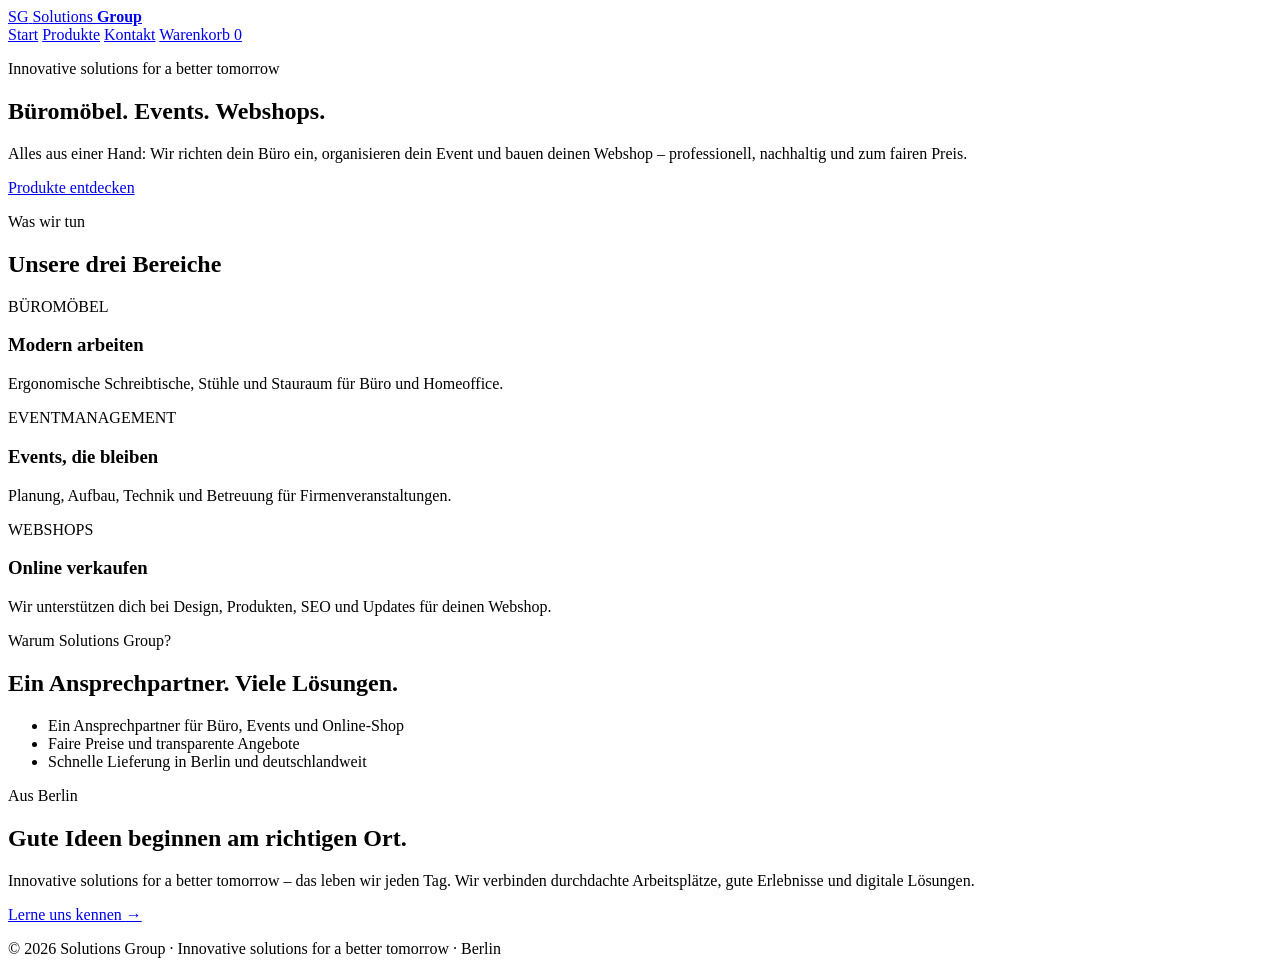
==== index.html @ dd3d1348 "Add Solutions Group website pages" ====
<!doctype html>
<html lang="de">
  <head>
    <meta charset="utf-8">
    <meta name="viewport" content="width=device-width, initial-scale=1">
    <meta name="description" content="Solutions Group: Büromöbel, Eventmanagement und Webshops aus einer Hand.">
    <title>Solutions Group – Lösungen aus einer Hand</title>
    <link rel="stylesheet" href="css/style.css">
    <script src="js/script.js" defer></script>
  </head>
  <body>
    <header class="site-header">
      <div class="nav">
        <a class="brand" href="index.html" aria-label="Solutions Group – Startseite">
          <span class="brand-mark" aria-hidden="true">SG</span>
          <span>Solutions <strong>Group</strong></span>
        </a>
        <nav aria-label="Hauptnavigation">
          <a aria-current="page" href="index.html">Start</a>
          <a href="produkte.html">Produkte</a>
          <a href="kontakt.html">Kontakt</a>
          <a class="cart-link" href="produkte.html#warenkorb">Warenkorb <span class="cart-badge" data-cart-count>0</span></a>
        </nav>
      </div>
    </header>

    <main>
      <section class="hero">
        <div class="hero-content">
          <p class="eyebrow">Innovative solutions for a better tomorrow</p>
          <h1>Büromöbel. Events. Webshops.</h1>
          <p>Alles aus einer Hand: Wir richten dein Büro ein, organisieren dein Event und bauen deinen Webshop – professionell, nachhaltig und zum fairen Preis.</p>
          <a class="button" href="produkte.html">Produkte entdecken</a>
        </div>
        <div class="hero-art" role="img" aria-label="Abstrakte Illustration eines modernen Arbeitsplatzes">
          <div class="art-window"></div>
          <div class="art-desk"></div>
          <div class="art-chair"></div>
          <div class="art-plant"></div>
        </div>
      </section>

      <section class="section container">
        <div class="section-heading">
          <p class="eyebrow">Was wir tun</p>
          <h2>Unsere drei Bereiche</h2>
        </div>
        <div class="grid">
          <article class="card">
            <span class="tag">BÜROMÖBEL</span>
            <h3>Modern arbeiten</h3>
            <p>Ergonomische Schreibtische, Stühle und Stauraum für Büro und Homeoffice.</p>
          </article>
          <article class="card">
            <span class="tag">EVENTMANAGEMENT</span>
            <h3>Events, die bleiben</h3>
            <p>Planung, Aufbau, Technik und Betreuung für Firmenveranstaltungen.</p>
          </article>
          <article class="card">
            <span class="tag">WEBSHOPS</span>
            <h3>Online verkaufen</h3>
            <p>Wir unterstützen dich bei Design, Produkten, SEO und Updates für deinen Webshop.</p>
          </article>
        </div>
      </section>

      <section class="section why-section">
        <div class="container why-grid">
          <div>
            <p class="eyebrow">Warum Solutions Group?</p>
            <h2>Ein Ansprechpartner. Viele Lösungen.</h2>
          </div>
          <ul class="benefits">
            <li>Ein Ansprechpartner für Büro, Events und Online-Shop</li>
            <li>Faire Preise und transparente Angebote</li>
            <li>Schnelle Lieferung in Berlin und deutschlandweit</li>
          </ul>
        </div>
      </section>

      <section class="section container office">
        <div class="office-art" role="img" aria-label="Illustration eines hellen, modernen Büros">
          <span class="office-sun"></span>
          <span class="office-table"></span>
          <span class="office-leaf"></span>
        </div>
        <div>
          <p class="eyebrow">Aus Berlin</p>
          <h2>Gute Ideen beginnen am richtigen Ort.</h2>
          <p>Innovative solutions for a better tomorrow – das leben wir jeden Tag. Wir verbinden durchdachte Arbeitsplätze, gute Erlebnisse und digitale Lösungen.</p>
          <a class="text-link" href="kontakt.html">Lerne uns kennen <span aria-hidden="true">→</span></a>
        </div>
      </section>
    </main>

    <footer class="site-footer">
      <p>© <span data-year>2026</span> Solutions Group · Innovative solutions for a better tomorrow · Berlin</p>
    </footer>
  </body>
</html>
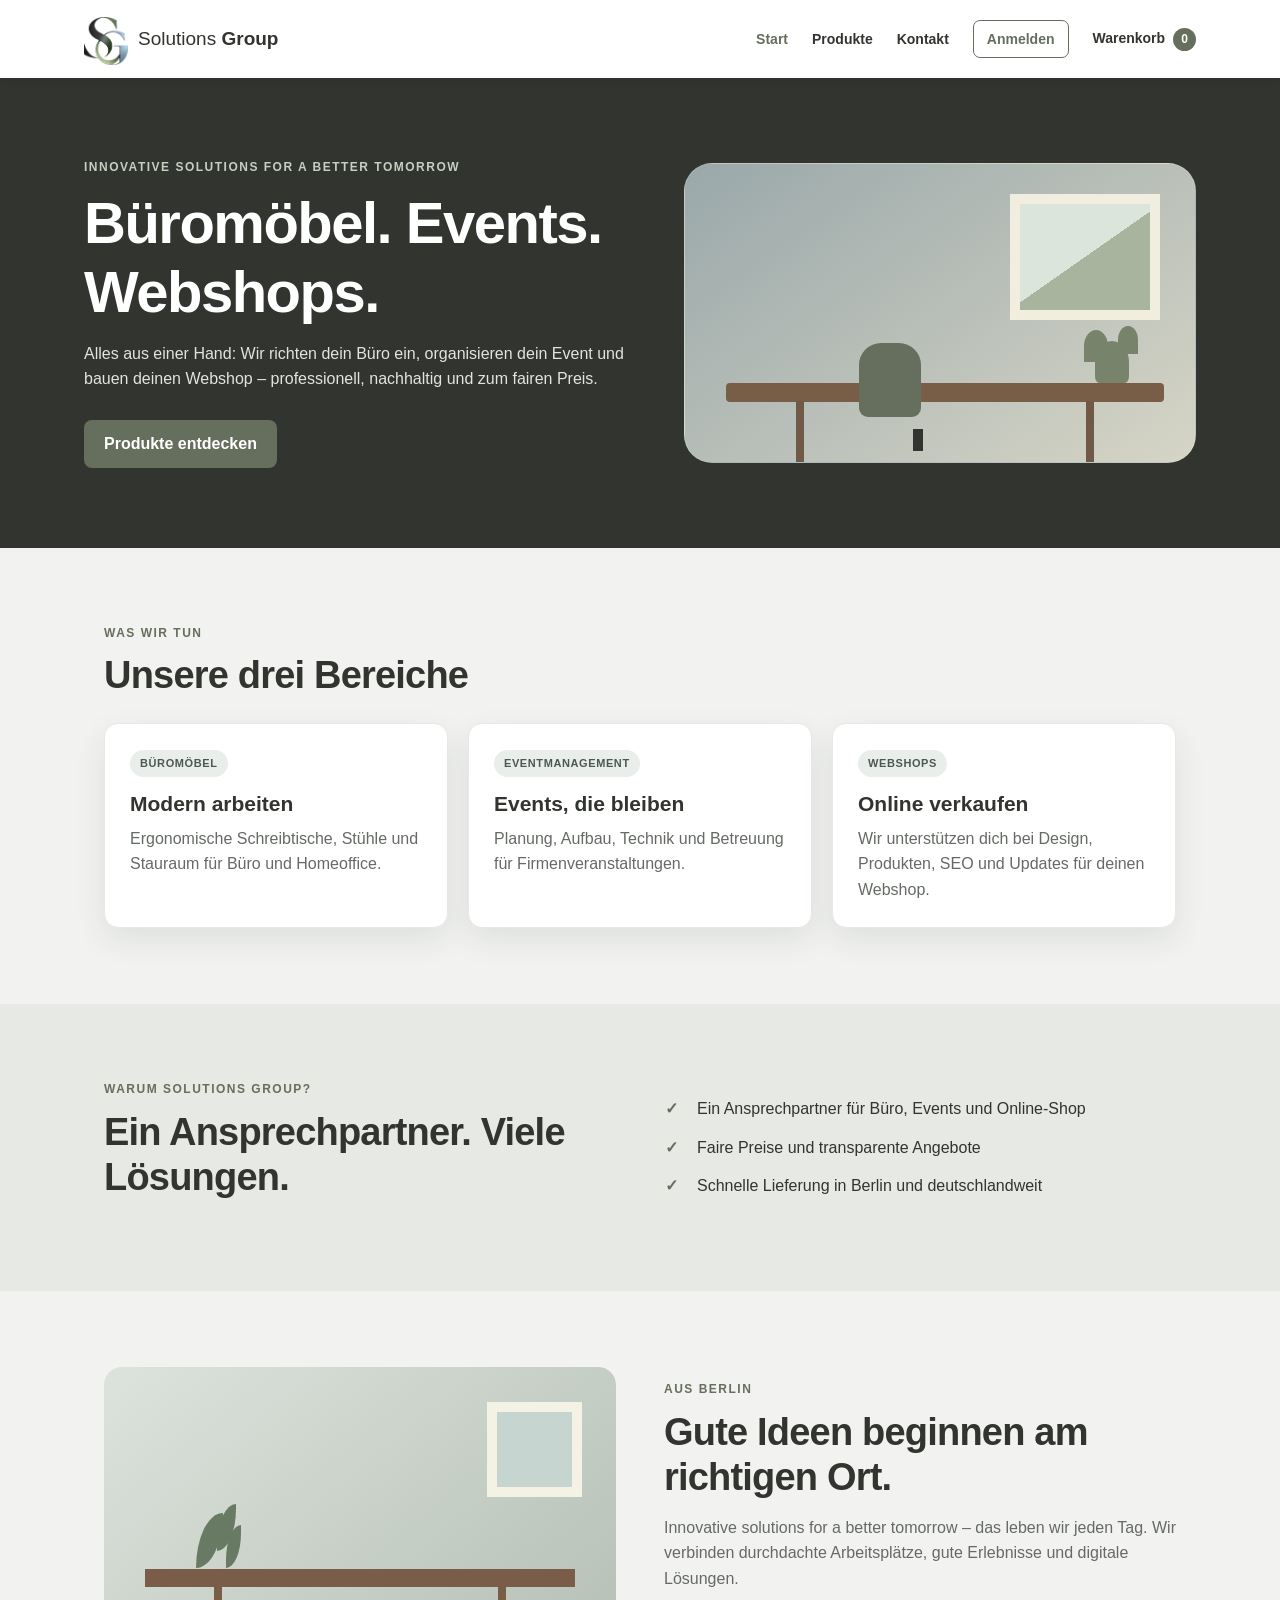
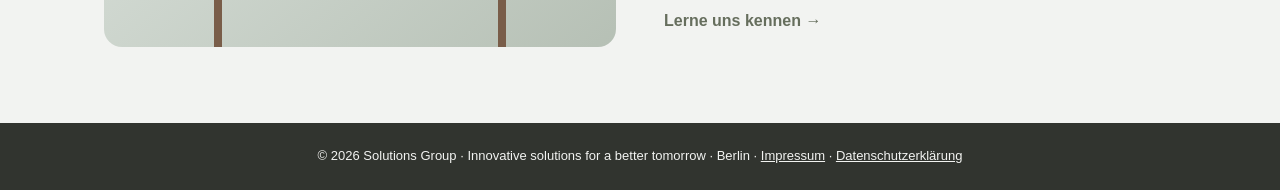
==== commit adf56e44: "Übernehme unveränderten Stand aus die-Testseite-Ferdi-main ZIP" ====
--- a/index.html
+++ b/index.html
@@ -12,13 +12,14 @@
     <header class="site-header">
       <div class="nav">
         <a class="brand" href="index.html" aria-label="Solutions Group – Startseite">
-          <span class="brand-mark" aria-hidden="true">SG</span>
+          <span class="brand-mark" aria-hidden="true"><img src="images/logo.png" alt="" width="44" height="44"></span>
           <span>Solutions <strong>Group</strong></span>
         </a>
         <nav aria-label="Hauptnavigation">
           <a aria-current="page" href="index.html">Start</a>
           <a href="produkte.html">Produkte</a>
           <a href="kontakt.html">Kontakt</a>
+          <a class="nav-auth-link" data-auth-action href="login.html">Anmelden</a>
           <a class="cart-link" href="produkte.html#warenkorb">Warenkorb <span class="cart-badge" data-cart-count>0</span></a>
         </nav>
       </div>
@@ -94,7 +95,7 @@
     </main>
 
     <footer class="site-footer">
-      <p>© <span data-year>2026</span> Solutions Group · Innovative solutions for a better tomorrow · Berlin</p>
+      <p>© <span data-year>2026</span> Solutions Group · Innovative solutions for a better tomorrow · Berlin · <a href="impressum.html">Impressum</a> · <a href="datenschutzerklarung.html">Datenschutzerklärung</a></p>
     </footer>
   </body>
 </html>
--- a/css/style.css
+++ b/css/style.css
@@ -0,0 +1,758 @@
+:root {
+  color-scheme: light;
+  --main: #88979f;
+  --dark: #31342f;
+  --green: #666e5d;
+  --light: #f2f3f1;
+  --white: #fff;
+  --muted: #656a64;
+  --shadow: 0 12px 32px rgb(34 42 39 / 9%);
+}
+
+* {
+  box-sizing: border-box;
+}
+
+html {
+  scroll-behavior: smooth;
+}
+
+body {
+  margin: 0;
+  background: var(--light);
+  color: var(--dark);
+  font-family: Arial, Helvetica, sans-serif;
+  line-height: 1.6;
+}
+
+a {
+  color: inherit;
+}
+
+.site-header {
+  position: sticky;
+  z-index: 5;
+  top: 0;
+  background: rgb(255 255 255 / 96%);
+  box-shadow: 0 2px 10px rgb(0 0 0 / 8%);
+}
+
+.nav {
+  display: flex;
+  max-width: 1160px;
+  min-height: 78px;
+  align-items: center;
+  justify-content: space-between;
+  gap: 20px;
+  margin: auto;
+  padding: 10px 24px;
+}
+
+.brand {
+  display: inline-flex;
+  align-items: center;
+  gap: 10px;
+  color: var(--dark);
+  font-size: 19px;
+  text-decoration: none;
+  white-space: nowrap;
+}
+
+.brand-mark {
+  display: grid;
+  width: 44px;
+  height: 44px;
+  place-items: center;
+  border-radius: 12px;
+}
+
+.brand-mark img {
+  display: block;
+  width: 100%;
+  height: 100%;
+  object-fit: contain;
+}
+
+nav {
+  display: flex;
+  align-items: center;
+  gap: 24px;
+}
+
+nav a {
+  font-size: 14px;
+  font-weight: 700;
+  text-decoration: none;
+}
+
+nav a:hover,
+nav a[aria-current="page"] {
+  color: var(--green);
+}
+
+.nav-auth-link {
+  display: inline-flex;
+  min-height: 38px;
+  align-items: center;
+  justify-content: center;
+  padding: 7px 13px;
+  border: 1px solid var(--green);
+  border-radius: 7px;
+  color: var(--green);
+  cursor: pointer;
+  font: inherit;
+  font-size: 14px;
+  font-weight: 700;
+  text-decoration: none;
+  white-space: nowrap;
+}
+
+.nav-auth-link:hover {
+  background: var(--green);
+  color: var(--white);
+}
+
+.cart-link {
+  white-space: nowrap;
+}
+
+.cart-badge {
+  display: inline-grid;
+  min-width: 23px;
+  height: 23px;
+  place-items: center;
+  margin-left: 4px;
+  padding: 0 6px;
+  border-radius: 20px;
+  background: var(--green);
+  color: var(--white);
+  font-size: 12px;
+}
+
+.hero {
+  display: grid;
+  min-height: 470px;
+  grid-template-columns: minmax(0, 1fr) minmax(260px, 0.9fr);
+  align-items: center;
+  gap: 32px;
+  overflow: hidden;
+  padding: 58px max(24px, calc((100vw - 1112px) / 2));
+  background: var(--dark);
+  color: var(--white);
+}
+
+.hero-content {
+  max-width: 620px;
+}
+
+.eyebrow {
+  margin: 0 0 10px;
+  color: var(--green);
+  font-size: 12px;
+  font-weight: 800;
+  letter-spacing: 1.5px;
+  text-transform: uppercase;
+}
+
+.hero .eyebrow {
+  color: #c5d0c0;
+}
+
+h1,
+h2,
+h3,
+p {
+  margin-top: 0;
+}
+
+h1,
+h2,
+h3 {
+  line-height: 1.2;
+}
+
+.hero h1 {
+  max-width: 650px;
+  margin-bottom: 14px;
+  font-size: clamp(38px, 5vw, 58px);
+  letter-spacing: -1.5px;
+}
+
+.hero-content > p:not(.eyebrow) {
+  max-width: 580px;
+  color: #e2e4df;
+}
+
+.button {
+  display: inline-flex;
+  min-height: 46px;
+  align-items: center;
+  justify-content: center;
+  margin-top: 12px;
+  padding: 11px 20px;
+  border: 0;
+  border-radius: 8px;
+  background: var(--green);
+  color: var(--white);
+  cursor: pointer;
+  font: inherit;
+  font-weight: 700;
+  text-align: center;
+  text-decoration: none;
+  transition: background 150ms ease, transform 150ms ease;
+}
+
+.button:hover {
+  transform: translateY(-1px);
+  background: #535b4b;
+}
+
+.button:focus-visible,
+a:focus-visible,
+input:focus-visible,
+textarea:focus-visible,
+select:focus-visible {
+  outline: 3px solid #d8c17c;
+  outline-offset: 3px;
+}
+
+.hero-art {
+  position: relative;
+  height: 300px;
+  overflow: hidden;
+  border: 1px solid rgb(255 255 255 / 13%);
+  border-radius: 28px;
+  background: linear-gradient(145deg, #9aa8aa, #d6d5c6);
+}
+
+.art-window {
+  position: absolute;
+  top: 30px;
+  right: 35px;
+  width: 150px;
+  height: 126px;
+  border: 10px solid #f1eee0;
+  background: linear-gradient(145deg, #dce5dc 50%, #a9b49f 50%);
+}
+
+.art-desk {
+  position: absolute;
+  right: 6%;
+  bottom: 60px;
+  left: 8%;
+  height: 19px;
+  border-radius: 4px;
+  background: #785d47;
+}
+
+.art-desk::after {
+  position: absolute;
+  top: 18px;
+  right: 16%;
+  left: 16%;
+  height: 88px;
+  border-right: 8px solid #705947;
+  border-left: 8px solid #705947;
+  content: "";
+}
+
+.art-chair {
+  position: absolute;
+  bottom: 45px;
+  left: 34%;
+  width: 62px;
+  height: 74px;
+  border-radius: 22px 22px 9px 9px;
+  background: var(--green);
+  box-shadow: 28px 60px 0 -26px var(--dark);
+}
+
+.art-plant {
+  position: absolute;
+  right: 13%;
+  bottom: 79px;
+  width: 34px;
+  height: 42px;
+  border-radius: 50% 50% 15% 15%;
+  background: #78836b;
+  box-shadow: -16px -16px 0 -5px #78836b, 16px -22px 0 -7px #78836b;
+}
+
+.container {
+  width: min(1120px, 100%);
+  margin: 0 auto;
+  padding: 0 24px;
+}
+
+.section {
+  padding-top: 76px;
+  padding-bottom: 76px;
+}
+
+.section-heading {
+  margin-bottom: 24px;
+}
+
+.section-heading h2,
+.why-grid h2,
+.office h2,
+.contact-layout h2 {
+  margin-bottom: 14px;
+  font-size: clamp(28px, 3vw, 38px);
+  letter-spacing: -0.8px;
+}
+
+.grid {
+  display: grid;
+  grid-template-columns: repeat(3, minmax(0, 1fr));
+  gap: 20px;
+}
+
+.card {
+  padding: 25px;
+  border: 1px solid #e8e9e5;
+  border-radius: 14px;
+  background: var(--white);
+  box-shadow: var(--shadow);
+}
+
+.card h3 {
+  margin: 14px 0 9px;
+  font-size: 21px;
+}
+
+.card p {
+  margin-bottom: 0;
+  color: var(--muted);
+}
+
+.tag {
+  display: inline-block;
+  padding: 5px 10px;
+  border-radius: 20px;
+  background: #e9eeeb;
+  color: #4b5a51;
+  font-size: 11px;
+  font-weight: 800;
+  letter-spacing: 0.6px;
+}
+
+.why-section {
+  background: #e6e9e4;
+}
+
+.why-grid {
+  display: grid;
+  grid-template-columns: 1fr 1fr;
+  align-items: center;
+  gap: 50px;
+}
+
+.benefits {
+  display: grid;
+  gap: 13px;
+  margin: 0;
+  padding: 0;
+  list-style: none;
+}
+
+.benefits li {
+  position: relative;
+  padding-left: 32px;
+}
+
+.benefits li::before {
+  position: absolute;
+  left: 0;
+  color: var(--green);
+  content: "✓";
+  font-weight: 900;
+}
+
+.office {
+  display: grid;
+  grid-template-columns: 1fr 1fr;
+  align-items: center;
+  gap: 48px;
+}
+
+.office p:not(.eyebrow) {
+  color: var(--muted);
+}
+
+.office-art {
+  position: relative;
+  min-height: 280px;
+  overflow: hidden;
+  border-radius: 18px;
+  background: linear-gradient(140deg, #dce3dd, #b6c0b5);
+}
+
+.office-sun {
+  position: absolute;
+  top: 35px;
+  right: 34px;
+  width: 95px;
+  height: 95px;
+  border: 10px solid #f4f1e5;
+  background: #c7d5d0;
+}
+
+.office-table {
+  position: absolute;
+  right: 8%;
+  bottom: 60px;
+  left: 8%;
+  height: 18px;
+  background: #795d49;
+}
+
+.office-table::after {
+  position: absolute;
+  top: 18px;
+  right: 16%;
+  left: 16%;
+  height: 65px;
+  border-right: 8px solid #795d49;
+  border-left: 8px solid #795d49;
+  content: "";
+}
+
+.office-leaf {
+  position: absolute;
+  bottom: 79px;
+  left: 18%;
+  width: 27px;
+  height: 55px;
+  border-radius: 100% 0;
+  background: #687a63;
+  box-shadow: 17px -13px 0 -4px #687a63, 24px 6px 0 -6px #687a63;
+}
+
+.text-link {
+  color: var(--green);
+  font-weight: 800;
+  text-decoration: none;
+}
+
+.text-link:hover {
+  text-decoration: underline;
+}
+
+.site-footer {
+  padding: 23px 24px;
+  background: var(--dark);
+  color: #f2f3f1;
+  text-align: center;
+}
+
+.site-footer p {
+  margin: 0;
+  font-size: 13px;
+}
+
+.page-hero {
+  padding: 60px 24px;
+  background: #e6e9e4;
+  text-align: center;
+}
+
+.page-hero h1 {
+  margin-bottom: 10px;
+  font-size: clamp(38px, 5vw, 52px);
+}
+
+.page-hero > p:last-child {
+  margin-bottom: 0;
+  color: var(--muted);
+}
+
+.product-card {
+  overflow: hidden;
+  padding: 0;
+}
+
+.product-card .card-body {
+  padding: 22px;
+}
+
+.product-card h2 {
+  margin: 13px 0 8px;
+  font-size: 22px;
+}
+
+.product-art {
+  position: relative;
+  display: grid;
+  height: 190px;
+  place-items: center;
+  overflow: hidden;
+  background: linear-gradient(140deg, #e1e6e0, #bec8c1);
+}
+
+.product-art::before,
+.product-art::after,
+.product-art span {
+  position: absolute;
+  display: block;
+  content: "";
+}
+
+.art-chair-product::before {
+  width: 74px;
+  height: 72px;
+  border-radius: 24px 24px 12px 12px;
+  background: var(--green);
+}
+
+.art-chair-product::after {
+  top: 112px;
+  width: 8px;
+  height: 45px;
+  background: #4e5549;
+}
+
+.art-chair-product span {
+  top: 151px;
+  width: 92px;
+  height: 8px;
+  border-radius: 10px;
+  background: #4e5549;
+}
+
+.art-desk-product::before {
+  top: 83px;
+  width: 190px;
+  height: 15px;
+  border-radius: 5px;
+  background: #785d47;
+}
+
+.art-desk-product::after {
+  top: 98px;
+  width: 136px;
+  height: 65px;
+  border-right: 8px solid #705947;
+  border-left: 8px solid #705947;
+}
+
+.art-lamp-product::before {
+  top: 48px;
+  width: 10px;
+  height: 96px;
+  transform: rotate(30deg);
+  border-radius: 8px;
+  background: #5d6758;
+}
+
+.art-lamp-product::after {
+  top: 39px;
+  width: 58px;
+  height: 20px;
+  transform: rotate(-25deg);
+  border-radius: 12px 12px 5px 5px;
+  background: #5d6758;
+}
+
+.art-lamp-product span {
+  top: 143px;
+  width: 82px;
+  height: 8px;
+  border-radius: 8px;
+  background: #5d6758;
+}
+
+.price {
+  margin: 13px 0 0;
+  color: var(--green);
+  font-size: 20px;
+  font-weight: 900;
+}
+
+.notice {
+  margin: 24px 0 0;
+  color: var(--muted);
+  font-size: 13px;
+}
+
+.cart-section {
+  padding-top: 20px;
+}
+
+.cart-items {
+  display: grid;
+  gap: 10px;
+}
+
+.cart-row {
+  display: flex;
+  align-items: center;
+  justify-content: space-between;
+  gap: 16px;
+  padding: 14px 17px;
+  border: 1px solid #e2e5df;
+  border-radius: 10px;
+  background: var(--white);
+}
+
+.cart-row p {
+  margin: 0;
+}
+
+.cart-row button {
+  border: 0;
+  background: transparent;
+  color: #6a3b36;
+  cursor: pointer;
+  font: inherit;
+  font-weight: 700;
+}
+
+.cart-empty,
+.cart-total {
+  color: var(--muted);
+}
+
+.cart-total {
+  margin-top: 16px;
+  font-weight: 800;
+}
+
+.contact-layout {
+  display: grid;
+  grid-template-columns: 0.8fr 1.2fr;
+  align-items: start;
+  gap: 50px;
+}
+
+.contact-layout > div > p:not(.eyebrow) {
+  color: var(--muted);
+}
+
+.contact-note {
+  margin-top: 24px;
+  padding: 16px 18px;
+  border-left: 4px solid var(--green);
+  border-radius: 5px;
+  background: #e6e9e4;
+}
+
+.contact-note p {
+  margin: 6px 0 0;
+  color: var(--muted);
+  font-size: 14px;
+}
+
+.contact-form {
+  display: grid;
+  gap: 8px;
+  padding: 25px;
+  border-radius: 14px;
+  background: var(--white);
+  box-shadow: var(--shadow);
+}
+
+.contact-form label {
+  margin-top: 8px;
+  font-size: 14px;
+  font-weight: 700;
+}
+
+.contact-form input,
+.contact-form textarea,
+.contact-form select {
+  width: 100%;
+  padding: 11px 12px;
+  border: 1px solid #cdd1cb;
+  border-radius: 7px;
+  background: #fff;
+  color: var(--dark);
+  font: inherit;
+}
+
+.contact-form textarea {
+  resize: vertical;
+}
+
+.contact-form .button {
+  justify-self: start;
+}
+
+.form-status {
+  min-height: 24px;
+  margin: 4px 0 0;
+  color: #6a3b36;
+  font-size: 14px;
+}
+
+.login-section {
+  display: grid;
+  min-height: 65vh;
+  place-items: center;
+  padding-top: 56px;
+  padding-bottom: 56px;
+  background: linear-gradient(145deg, #e6e9e4, var(--light) 55%);
+}
+
+.login-card {
+  width: min(440px, 100%);
+  padding: clamp(24px, 6vw, 40px);
+}
+
+.login-card h1 {
+  margin-bottom: 9px;
+  font-size: clamp(30px, 5vw, 38px);
+  letter-spacing: -0.8px;
+}
+
+.login-intro {
+  margin-bottom: 20px;
+  color: var(--muted);
+}
+
+.form-status[role="alert"]:not(:empty) {
+  padding: 10px 12px;
+  border-radius: 7px;
+  background: #f7e9e7;
+}
+
+@media (max-width: 760px) {
+  .nav {
+    flex-direction: column;
+    justify-content: center;
+    gap: 8px;
+    padding: 12px 16px;
+  }
+
+  nav {
+    flex-wrap: wrap;
+    justify-content: center;
+    gap: 10px 18px;
+  }
+
+  .hero {
+    min-height: 0;
+    grid-template-columns: 1fr;
+    padding: 50px 24px;
+  }
+
+  .hero-art {
+    height: 230px;
+  }
+
+  .grid {
+    grid-template-columns: 1fr;
+  }
+
+  .why-grid,
+  .office,
+  .contact-layout {
+    grid-template-columns: 1fr;
+    gap: 25px;
+  }
+
+  .section {
+    padding-top: 54px;
+    padding-bottom: 54px;
+  }
+}
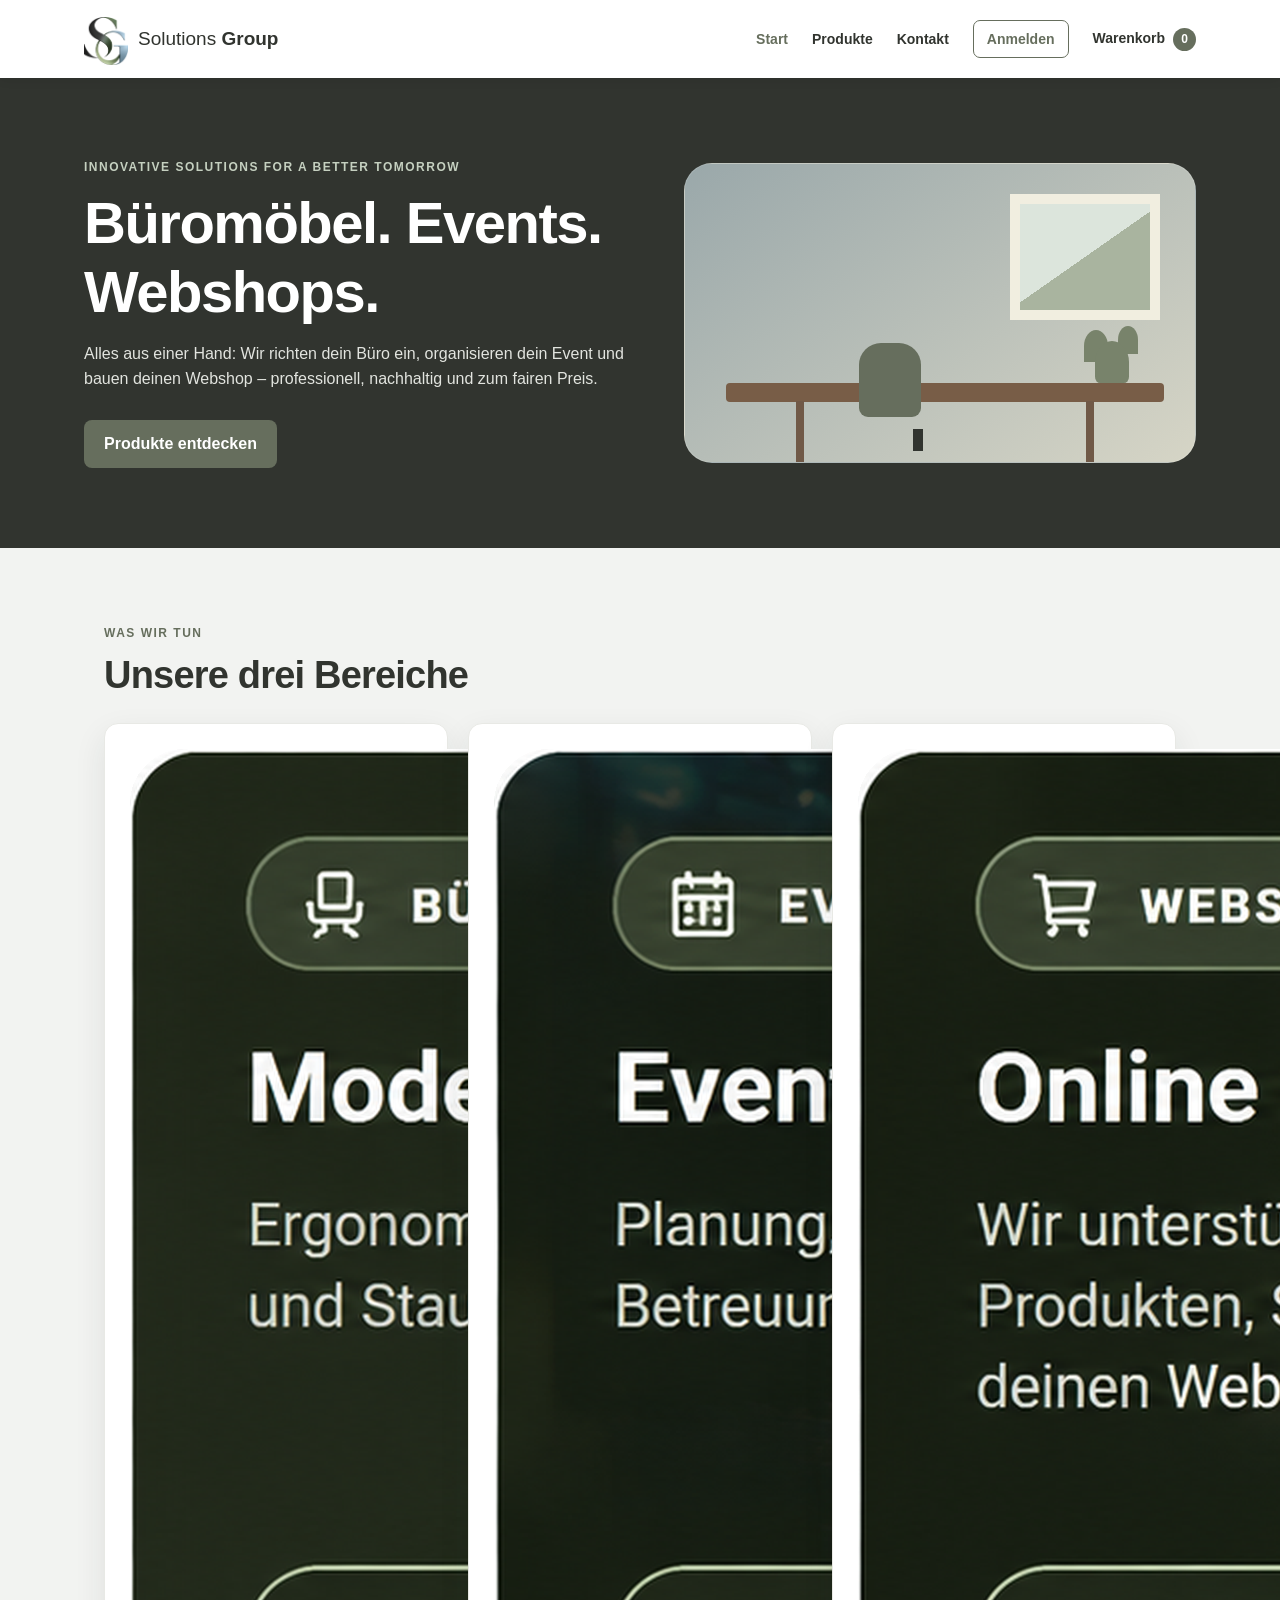
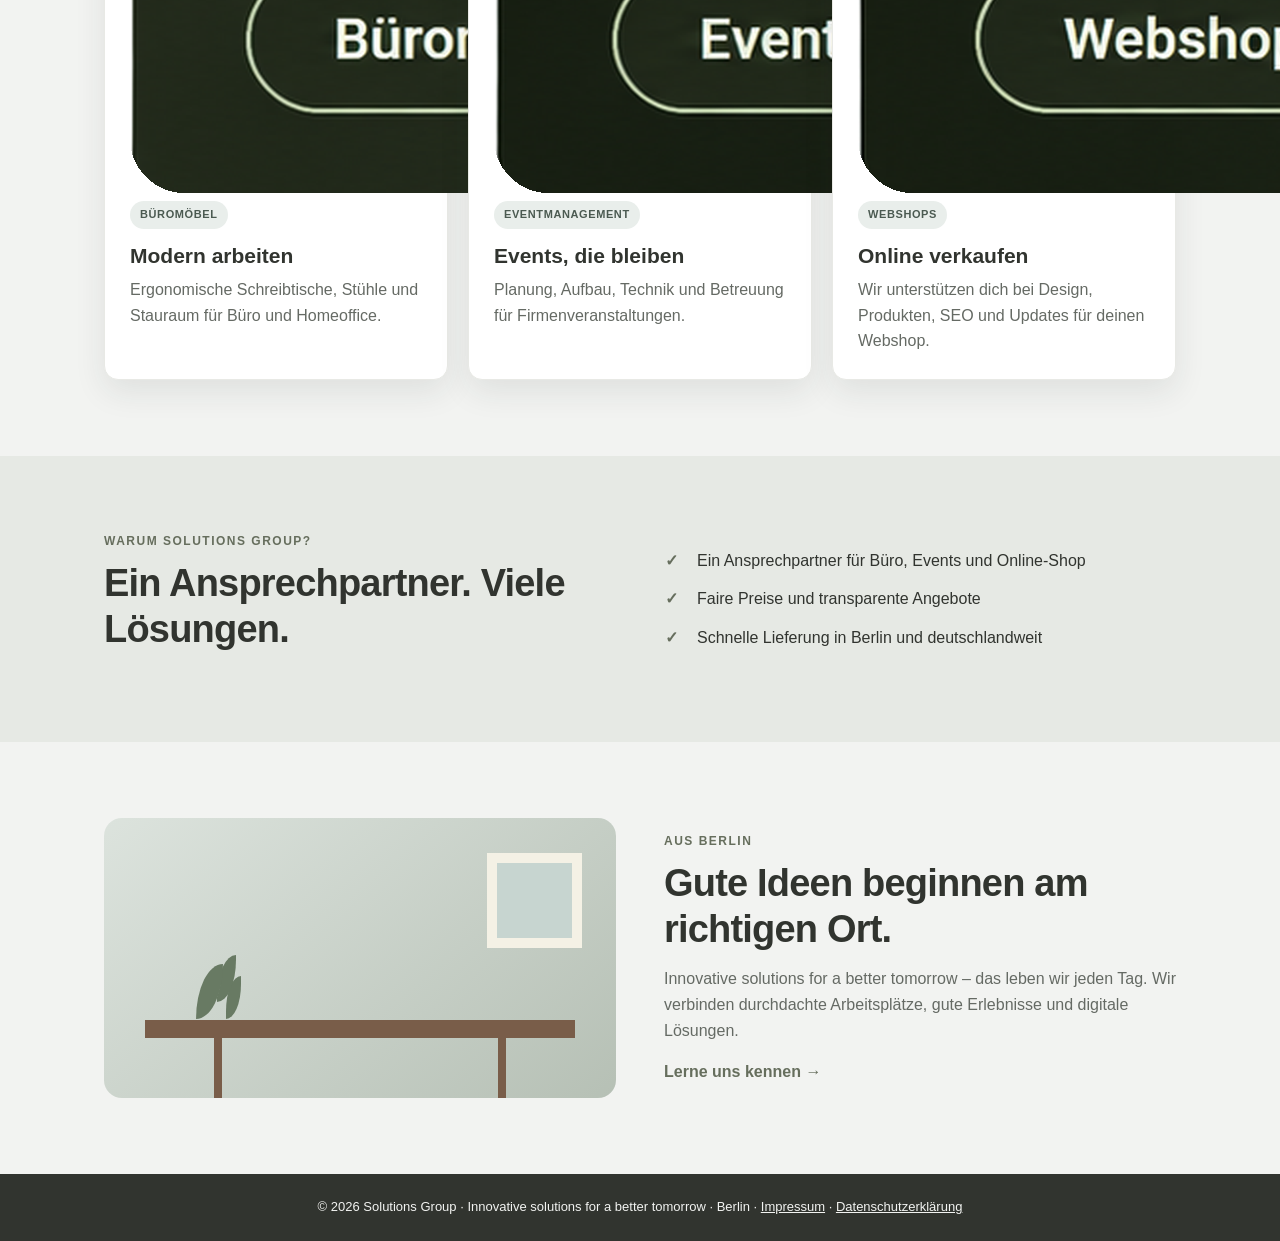
==== commit cfda6bb6: "Add uploaded category buttons to homepage" ====
--- a/index.html
+++ b/index.html
@@ -48,16 +48,25 @@
         </div>
         <div class="grid">
           <article class="card">
+            <a class="category-button" href="produkte.html" aria-label="Büromöbel entdecken">
+              <img src="images/Button_Startseite_Büromöbels.png" alt="Büromöbel">
+            </a>
             <span class="tag">BÜROMÖBEL</span>
             <h3>Modern arbeiten</h3>
             <p>Ergonomische Schreibtische, Stühle und Stauraum für Büro und Homeoffice.</p>
           </article>
           <article class="card">
+            <a class="category-button" href="kontakt.html" aria-label="Eventmanagement anfragen">
+              <img src="images/Button_Startseite_Events.png" alt="Events">
+            </a>
             <span class="tag">EVENTMANAGEMENT</span>
             <h3>Events, die bleiben</h3>
             <p>Planung, Aufbau, Technik und Betreuung für Firmenveranstaltungen.</p>
           </article>
           <article class="card">
+            <a class="category-button" href="kontakt.html" aria-label="Webshop anfragen">
+              <img src="images/Button_Startseite_Webshops.png" alt="Webshops">
+            </a>
             <span class="tag">WEBSHOPS</span>
             <h3>Online verkaufen</h3>
             <p>Wir unterstützen dich bei Design, Produkten, SEO und Updates für deinen Webshop.</p>
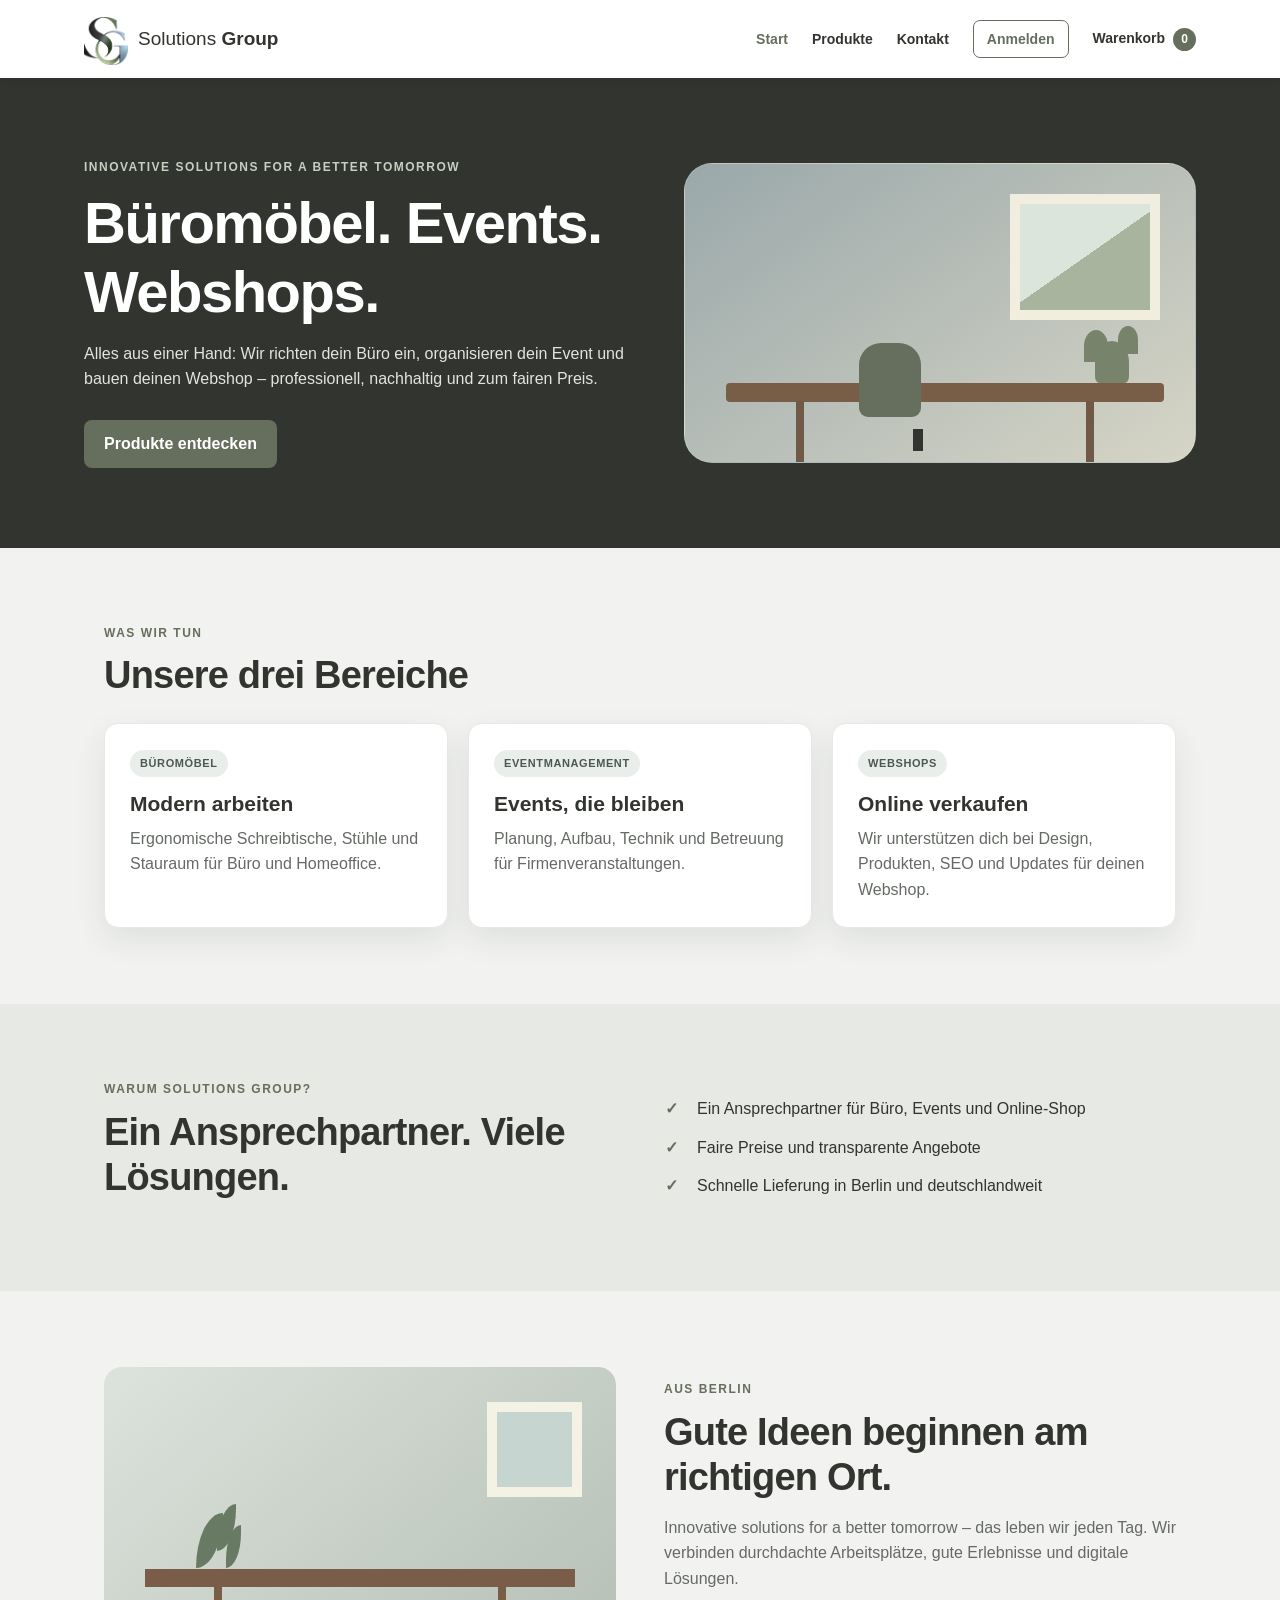
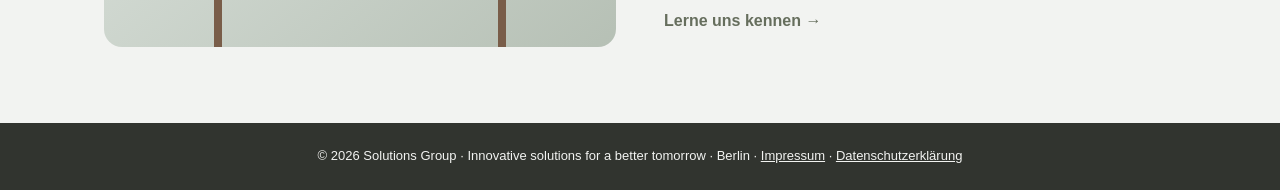
==== commit 5c3b3e81: "Add files via upload" ====
--- a/index.html
+++ b/index.html
@@ -48,25 +48,16 @@
         </div>
         <div class="grid">
           <article class="card">
-            <a class="category-button" href="produkte.html" aria-label="Büromöbel entdecken">
-              <img src="images/Button_Startseite_Büromöbels.png" alt="Büromöbel">
-            </a>
             <span class="tag">BÜROMÖBEL</span>
             <h3>Modern arbeiten</h3>
             <p>Ergonomische Schreibtische, Stühle und Stauraum für Büro und Homeoffice.</p>
           </article>
           <article class="card">
-            <a class="category-button" href="kontakt.html" aria-label="Eventmanagement anfragen">
-              <img src="images/Button_Startseite_Events.png" alt="Events">
-            </a>
             <span class="tag">EVENTMANAGEMENT</span>
             <h3>Events, die bleiben</h3>
             <p>Planung, Aufbau, Technik und Betreuung für Firmenveranstaltungen.</p>
           </article>
           <article class="card">
-            <a class="category-button" href="kontakt.html" aria-label="Webshop anfragen">
-              <img src="images/Button_Startseite_Webshops.png" alt="Webshops">
-            </a>
             <span class="tag">WEBSHOPS</span>
             <h3>Online verkaufen</h3>
             <p>Wir unterstützen dich bei Design, Produkten, SEO und Updates für deinen Webshop.</p>
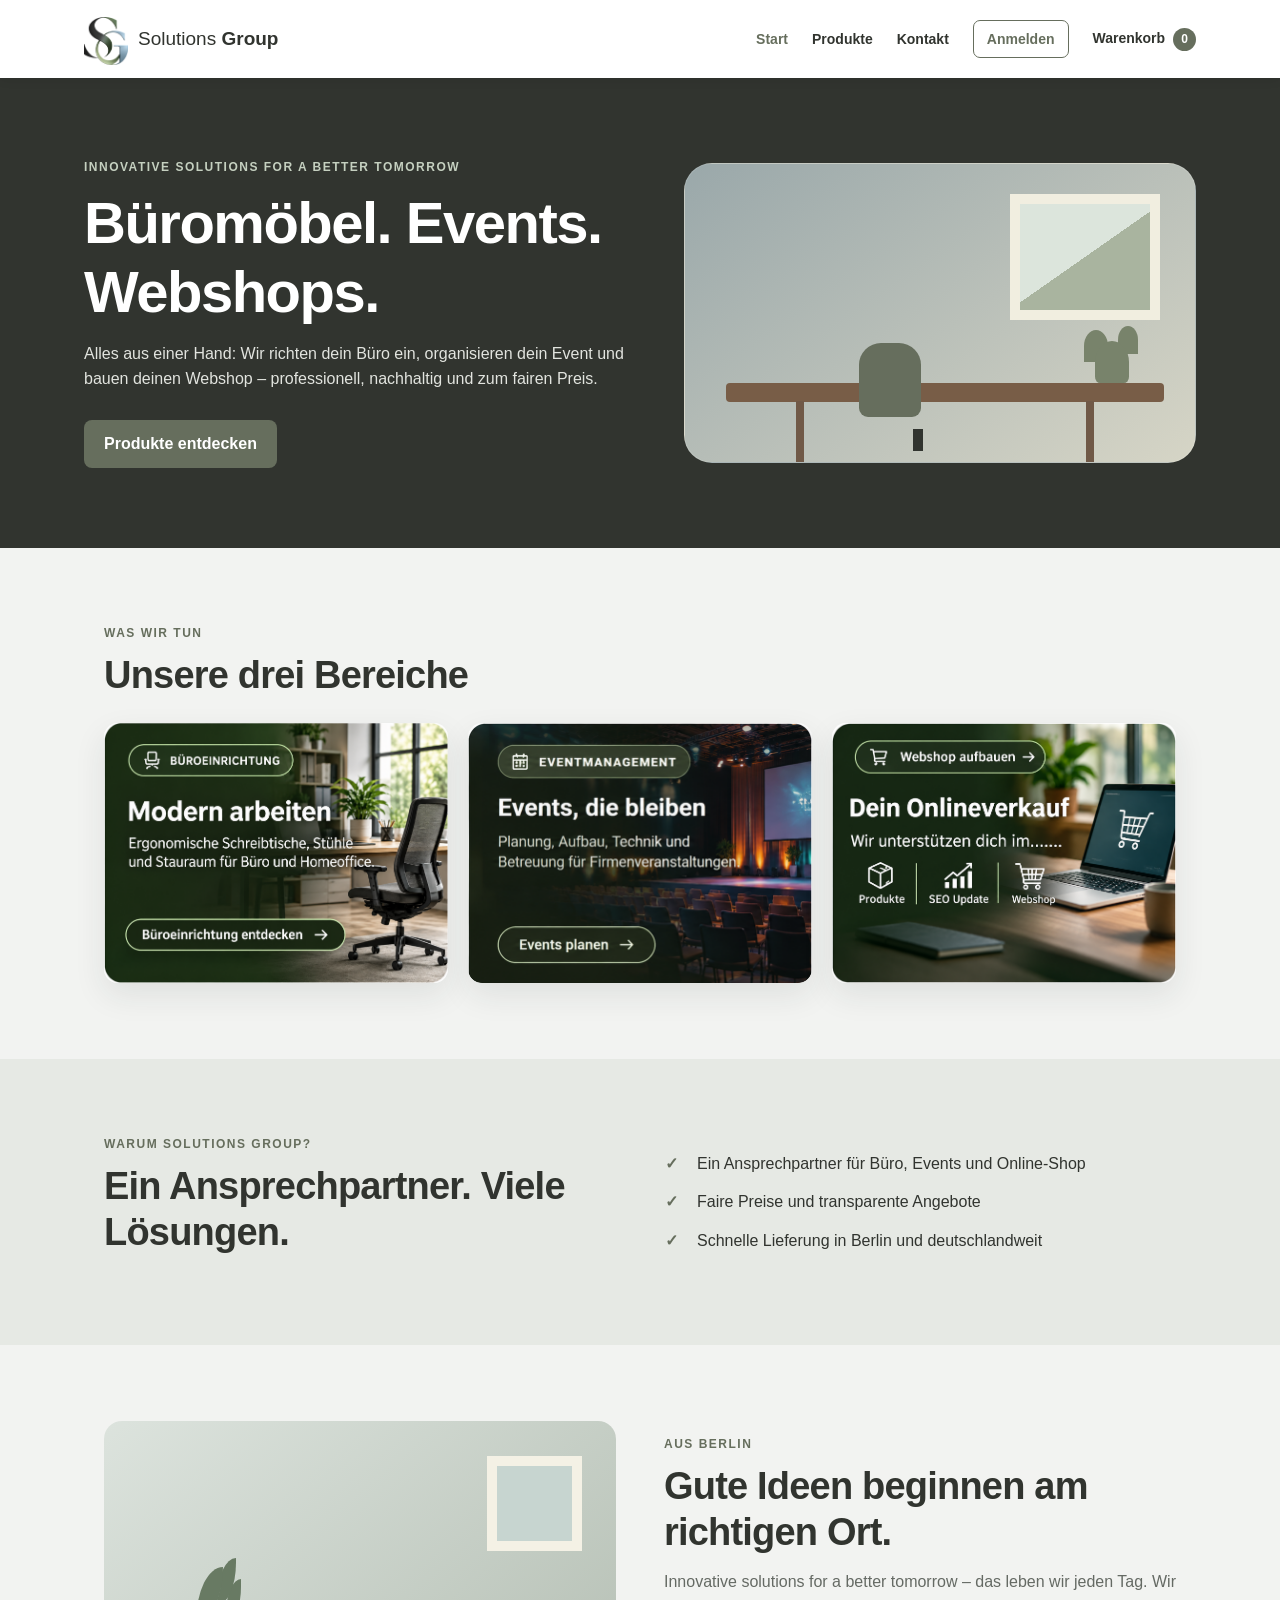
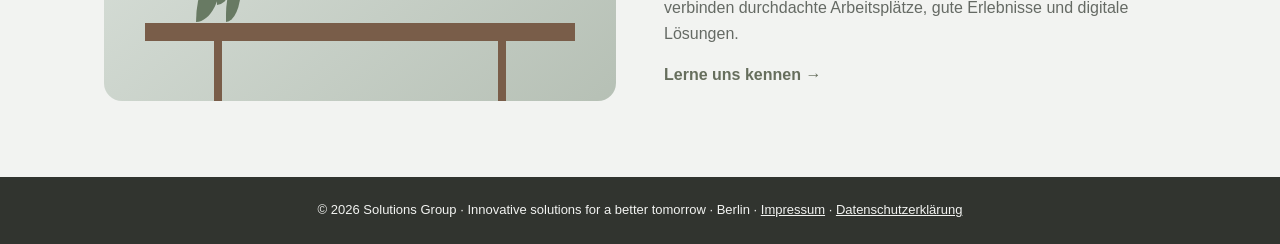
==== commit 9d29e386: "Add files via upload" ====
--- a/index.html
+++ b/index.html
@@ -46,22 +46,16 @@
           <p class="eyebrow">Was wir tun</p>
           <h2>Unsere drei Bereiche</h2>
         </div>
-        <div class="grid">
-          <article class="card">
-            <span class="tag">BÜROMÖBEL</span>
-            <h3>Modern arbeiten</h3>
-            <p>Ergonomische Schreibtische, Stühle und Stauraum für Büro und Homeoffice.</p>
-          </article>
-          <article class="card">
-            <span class="tag">EVENTMANAGEMENT</span>
-            <h3>Events, die bleiben</h3>
-            <p>Planung, Aufbau, Technik und Betreuung für Firmenveranstaltungen.</p>
-          </article>
-          <article class="card">
-            <span class="tag">WEBSHOPS</span>
-            <h3>Online verkaufen</h3>
-            <p>Wir unterstützen dich bei Design, Produkten, SEO und Updates für deinen Webshop.</p>
-          </article>
+        <div class="grid service-grid">
+          <a class="service-card" href="produkte.html">
+            <img src="images/buero.png" alt="Büroeinrichtung – Modern arbeiten: Ergonomische Schreibtische, Stühle und Stauraum für Büro und Homeoffice" width="1442" height="1091" loading="lazy">
+          </a>
+          <a class="service-card" href="kontakt.html">
+            <img src="images/events.png" alt="Eventmanagement – Events, die bleiben: Planung, Aufbau, Technik und Betreuung für Firmenveranstaltungen" width="1380" height="1044" loading="lazy">
+          </a>
+          <a class="service-card" href="kontakt.html">
+            <img src="images/webshop.png" alt="Webshop aufbauen – Dein Onlineverkauf: Produkte, SEO Update, Webshop" width="1442" height="1091" loading="lazy">
+          </a>
         </div>
       </section>
 
--- a/css/style.css
+++ b/css/style.css
@@ -756,3 +756,29 @@
     padding-bottom: 54px;
   }
 }
+
+.service-card {
+  display: block;
+  overflow: hidden;
+  border-radius: 14px;
+  box-shadow: var(--shadow);
+  transition: transform 0.2s ease, box-shadow 0.2s ease;
+}
+
+.service-card img {
+  display: block;
+  width: 100%;
+  height: auto;
+}
+
+.service-card:hover,
+.service-card:focus-visible {
+  transform: translateY(-4px);
+  box-shadow: 0 16px 36px rgb(34 42 39 / 18%);
+}
+
+@media (max-width: 900px) {
+  .service-grid {
+    grid-template-columns: 1fr;
+  }
+}
